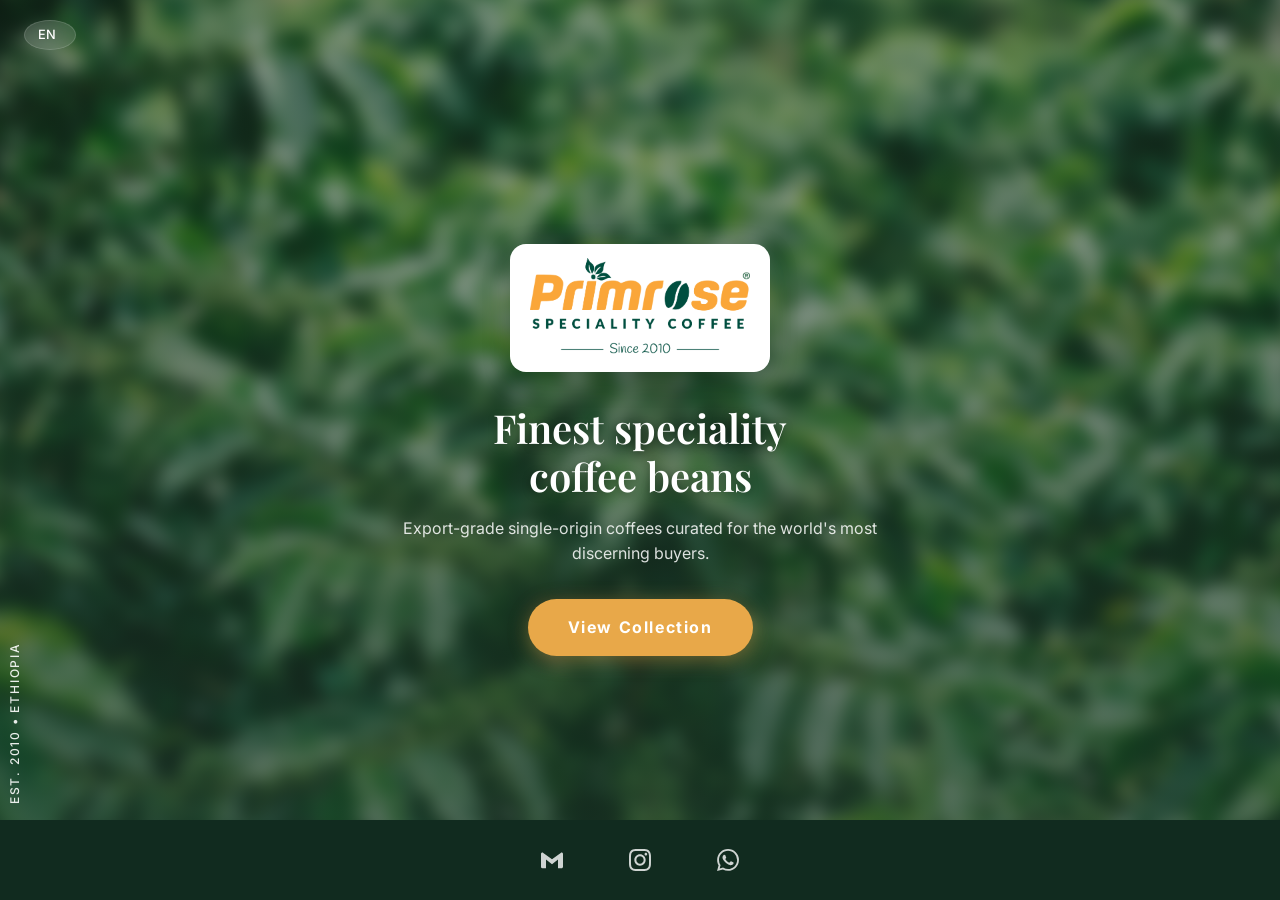
==== index.html @ 56c12d97 "Green BG image, white text, orange pill button - Stitch match" ====
<!DOCTYPE html>
<html lang="en">

<head>
  <meta charset="UTF-8">
  <meta name="viewport" content="width=device-width, initial-scale=1.0">
  <title>Primrose Coffee — Finest Speciality Coffee Beans</title>
  <meta name="description"
    content="Export-grade single-origin coffees curated for the world's most discerning buyers. Premium Ethiopian coffee from Primrose.">
  <link rel="stylesheet" href="styles.css">
</head>

<body>

  <section class="hero" id="top">
    <!-- Background Image -->
    <div class="hero__bg">
      <img src="images/hero-bg.png" alt="Green coffee plantation">
    </div>

    <!-- Top Bar -->
    <div class="hero__topbar">
      <div class="lang-selector-container">
        <button class="lang-selector" aria-label="Select language" onclick="toggleLangMenu()">
          <span id="current-lang">EN</span>
          <svg viewBox="0 0 24 24" fill="none" stroke="currentColor" stroke-width="2">
            <path d="M6 9l6 6 6-6" />
          </svg>
        </button>
        <div class="lang-menu" id="lang-menu">
          <button onclick="changeLanguage('en')">English</button>
          <button onclick="changeLanguage('ar')">العربية</button>
          <button onclick="changeLanguage('zh')">中文</button>
          <button onclick="changeLanguage('ja')">日本語</button>
          <button onclick="changeLanguage('ko')">한국어</button>
        </div>
      </div>
    </div>

    <!-- Main Content -->
    <div class="hero__content">
      <!-- Logo in White Box -->
      <div class="hero__logo-box">
        <img src="Primrose Logo.png" alt="Primrose Coffee Logo">
      </div>

      <h1 class="text-heading hero__title" data-i18n="title">Finest speciality<br>coffee beans</h1>
      <p class="hero__subtitle" data-i18n="subtitle">Export-grade single-origin coffees curated for the world's most
        discerning buyers.</p>

      <a href="collection.html" class="hero__cta" data-i18n="viewCollection">
        VIEW COLLECTION
        <svg viewBox="0 0 24 24" fill="none" stroke="currentColor" stroke-width="2.5" stroke-linecap="round"
          stroke-linejoin="round">
          <path d="M5 12h14M13 5l7 7-7 7" />
        </svg>
      </a>
    </div>

    <!-- Side Text (Vertical) -->
    <div class="hero__side-text">
      <span data-i18n="estText">EST. 2010 • ETHIOPIA</span>
    </div>

    <!-- Footer Social Icons -->
    <div class="hero__footer">
      <a href="mailto:primroseplc@gmail.com" class="social-icon social-icon--gmail" aria-label="Gmail">
        <svg viewBox="0 0 24 24" fill="currentColor">
          <path
            d="M24 5.457v13.909c0 .904-.732 1.634-1.634 1.634h-3.819V11.48L12 16.52l-6.547-5.04v9.52H1.634A1.634 1.634 0 0 1 0 19.366V5.457c0-1.29 1.454-2.022 2.474-1.227L12 11.242l9.526-7.012c1.02-.795 2.474-.063 2.474 1.227z" />
        </svg>
      </a>
      <a href="https://instagram.com/primrose.coffee" class="social-icon social-icon--instagram" target="_blank"
        rel="noopener" aria-label="Instagram">
        <svg viewBox="0 0 24 24" fill="currentColor">
          <path
            d="M12 2.163c3.204 0 3.584.012 4.85.07 3.252.148 4.771 1.691 4.919 4.919.058 1.265.069 1.645.069 4.849 0 3.205-.012 3.584-.069 4.849-.149 3.225-1.664 4.771-4.919 4.919-1.266.058-1.644.07-4.85.07-3.204 0-3.584-.012-4.849-.07-3.26-.149-4.771-1.699-4.919-4.92-.058-1.265-.07-1.644-.07-4.849 0-3.204.013-3.583.07-4.849.149-3.227 1.664-4.771 4.919-4.919 1.266-.057 1.645-.069 4.849-.069zm0-2.163c-3.259 0-3.667.014-4.947.072-4.358.2-6.78 2.618-6.98 6.98-.059 1.281-.073 1.689-.073 4.948 0 3.259.014 3.668.072 4.948.2 4.358 2.618 6.78 6.98 6.98 1.281.058 1.689.072 4.948.072 3.259 0 3.668-.014 4.948-.072 4.354-.2 6.782-2.618 6.979-6.98.059-1.28.073-1.689.073-4.948 0-3.259-.014-3.667-.072-4.947-.196-4.354-2.617-6.78-6.979-6.98-1.281-.058-1.69-.072-4.949-.072zm0 5.838c-3.403 0-6.162 2.759-6.162 6.162s2.759 6.163 6.162 6.163 6.162-2.759 6.162-6.163-2.759-6.162-6.162-6.162zm0 10.162c-2.209 0-4-1.791-4-4 0-2.209 1.791-4 4-4s4 1.791 4 4c0 2.209-1.791 4-4 4zm6.406-11.845c-.796 0-1.441.645-1.441 1.44s.645 1.44 1.441 1.44c.795 0 1.439-.645 1.439-1.44s-.644-1.44-1.439-1.44z" />
        </svg>
      </a>
      <a href="https://wa.me/251911513747" class="social-icon social-icon--whatsapp" target="_blank" rel="noopener"
        aria-label="WhatsApp">
        <svg viewBox="0 0 24 24" fill="currentColor">
          <path
            d="M17.472 14.382c-.297-.149-1.758-.867-2.03-.967-.273-.099-.471-.148-.67.15-.197.297-.767.966-.94 1.164-.173.199-.347.223-.644.075-.297-.15-1.255-.463-2.39-1.475-.883-.788-1.48-1.761-1.653-2.059-.173-.297-.018-.458.13-.606.134-.133.298-.347.446-.52.149-.174.198-.298.298-.497.099-.198.05-.371-.025-.52-.075-.149-.669-1.612-.916-2.207-.242-.579-.487-.5-.669-.51-.173-.008-.371-.01-.57-.01-.198 0-.52.074-.792.372-.272.297-1.04 1.016-1.04 2.479 0 1.462 1.065 2.875 1.213 3.074.149.198 2.096 3.2 5.077 4.487.709.306 1.262.489 1.694.625.712.227 1.36.195 1.871.118.571-.085 1.758-.719 2.006-1.413.248-.694.248-1.289.173-1.413-.074-.124-.272-.198-.57-.347m-5.421 7.403h-.004a9.87 9.87 0 01-5.031-1.378l-.361-.214-3.741.982.998-3.648-.235-.374a9.86 9.86 0 01-1.51-5.26c.001-5.45 4.436-9.884 9.888-9.884 2.64 0 5.122 1.03 6.988 2.898a9.825 9.825 0 012.893 6.994c-.003 5.45-4.437 9.884-9.885 9.884m8.413-18.297A11.815 11.815 0 0012.05 0C5.495 0 .16 5.335.157 11.892c0 2.096.547 4.142 1.588 5.945L.057 24l6.305-1.654a11.882 11.882 0 005.683 1.448h.005c6.554 0 11.89-5.335 11.893-11.893a11.821 11.821 0 00-3.48-8.413z" />
        </svg>
      </a>
    </div>
  </section>

  <script src="translations.js"></script>
  <script src="app.js"></script>
</body>

</html>
---- styles.css ----
/* ============================================
   PRIMROSE COFFEE — Product Catalog
   Design System & Shared Styles
   ============================================ */

@import url('https://fonts.googleapis.com/css2?family=Inter:wght@300;400;500;600;700&family=Playfair+Display:wght@400;500;600;700&display=swap');

/* --- CSS Custom Properties --- */
:root {
  --color-primary-dark: #2D4A3E;
  --color-primary: #3A6B5A;
  --color-primary-light: #4A8A74;
  --color-accent: #E8A849;
  --color-accent-hover: #D4952F;
  --color-accent-light: #F5D49A;
  --color-teal: #1A7A6D;
  --color-teal-light: #2EA89A;
  --color-bg: #F5F3EF;
  --color-bg-alt: #EDEAE4;
  --color-surface: #FFFFFF;
  --color-text: #2D4A3E;
  --color-text-light: #6B8A7E;
  --color-text-muted: #9BAFA7;
  --color-border: #D6D2CB;
  --color-shadow: rgba(45, 74, 62, 0.1);

  --font-sans: 'Inter', -apple-system, BlinkMacSystemFont, sans-serif;
  --font-serif: 'Playfair Display', Georgia, serif;

  --radius-sm: 8px;
  --radius-md: 12px;
  --radius-lg: 16px;
  --radius-xl: 24px;
  --radius-full: 50%;

  --shadow-sm: 0 1px 3px var(--color-shadow);
  --shadow-md: 0 4px 12px var(--color-shadow);
  --shadow-lg: 0 8px 30px var(--color-shadow);
  --shadow-xl: 0 16px 50px rgba(45, 74, 62, 0.15);

  --transition-fast: 0.2s ease;
  --transition-base: 0.3s ease;
  --transition-slow: 0.5s ease;
}

/* --- Reset & Base --- */
*,
*::before,
*::after {
  box-sizing: border-box;
  margin: 0;
  padding: 0;
}

html {
  scroll-behavior: smooth;
  -webkit-font-smoothing: antialiased;
  -moz-osx-font-smoothing: grayscale;
}

body {
  font-family: var(--font-sans);
  background-color: var(--color-bg);
  color: var(--color-text);
  line-height: 1.6;
  min-height: 100vh;
  overflow-x: hidden;
}

a {
  text-decoration: none;
  color: inherit;
  transition: color var(--transition-fast);
}

img {
  max-width: 100%;
  height: auto;
  display: block;
}

button {
  cursor: pointer;
  border: none;
  background: none;
  font-family: inherit;
}

/* --- Typography --- */
.text-brand {
  font-family: var(--font-sans);
  font-weight: 700;
  letter-spacing: 0.25em;
  text-transform: uppercase;
  color: var(--color-accent);
}

.text-heading {
  font-family: var(--font-serif);
  font-weight: 600;
  color: var(--color-surface);
  line-height: 1.2;
}

.text-body {
  font-family: var(--font-sans);
  font-weight: 300;
  line-height: 1.7;
}

/* ============================================
   HOME PAGE — Hero Section
   ============================================ */
.hero {
  position: relative;
  min-height: 100vh;
  display: flex;
  flex-direction: column;
  align-items: center;
  justify-content: center;
  text-align: center;
  overflow: hidden;
}

.hero__bg {
  position: absolute;
  inset: 0;
  z-index: 0;
}

.hero__bg img {
  width: 110%;
  height: 110%;
  object-fit: cover;
  filter: blur(8px);
  transform: scale(1.1);
}

.hero__bg::after {
  content: '';
  position: absolute;
  inset: 0;
  background: linear-gradient(180deg,
      rgba(30, 60, 45, 0.4) 0%,
      rgba(30, 60, 45, 0.55) 40%,
      rgba(30, 60, 45, 0.7) 100%);
}

.hero__content {
  position: relative;
  z-index: 2;
  padding: 2rem;
  max-width: 600px;
  animation: fadeInUp 1s ease-out;
}

.hero__logo-box {
  width: 260px;
  height: auto;
  background: white;
  border-radius: 16px;
  display: flex;
  align-items: center;
  justify-content: center;
  margin: 0 auto 2rem;
  box-shadow: 0 8px 30px rgba(0, 0, 0, 0.15);
  padding: 14px 20px;
  animation: fadeIn 1s ease-out;
}

.hero__logo-box img {
  width: 100%;
  height: auto;
  object-fit: contain;
}

.hero__title {
  color: white;
  font-size: 2.5rem;
  text-align: center;
  margin-bottom: 1rem;
  text-shadow: 0 2px 8px rgba(0, 0, 0, 0.3);
}

.hero__subtitle {
  color: rgba(255, 255, 255, 0.85);
  font-size: 1rem;
  text-align: center;
  margin-bottom: 2rem;
  line-height: 1.6;
}

.hero__cta {
  display: inline-flex;
  align-items: center;
  gap: 0.75rem;
  background: #E8A849;
  color: white;
  font-size: 1rem;
  font-weight: 700;
  letter-spacing: 0.1em;
  padding: 1rem 2.5rem;
  border-radius: 50px;
  text-decoration: none;
  transition: all 0.3s ease;
  box-shadow: 0 4px 20px rgba(232, 168, 73, 0.4);
}

.hero__cta:hover {
  background: #D4952F;
  transform: translateY(-2px);
  box-shadow: 0 6px 25px rgba(232, 168, 73, 0.5);
}

.hero__cta svg {
  width: 20px;
  height: 20px;
}

/* Social Icon Brand Colors */
.social-icon--gmail {
  color: #EA4335;
}

.social-icon--instagram {
  color: #E1306C;
}

.social-icon--whatsapp {
  color: #25D366;
}

.social-icon--gmail:hover {
  color: #C5221F;
}

.social-icon--instagram:hover {
  color: #C13584;
}

.social-icon--whatsapp:hover {
  color: #128C7E;
}

/* Language Selector */
.lang-selector-container {
  position: relative;
}

.lang-menu {
  position: absolute;
  top: calc(100% + 8px);
  left: 0;
  background: white;
  border-radius: var(--radius-md);
  box-shadow: var(--shadow-lg);
  display: none;
  flex-direction: column;
  padding: 0.5rem;
  min-width: 120px;
  z-index: 1000;
  border: 1px solid var(--color-border);
}

.lang-menu.active {
  display: flex;
}

.lang-menu button {
  padding: 0.6rem 1rem;
  text-align: left;
  font-size: 0.85rem;
  font-weight: 500;
  color: var(--color-primary-dark);
  border-radius: var(--radius-sm);
  transition: background var(--transition-fast);
}

.lang-menu button:hover {
  background: var(--color-bg);
}

/* RTL Support */
[dir="rtl"] {
  text-align: right;
}

.hero__side-text {
  position: absolute;
  left: 1.5rem;
  bottom: 6rem;
  z-index: 2;
  color: white;
  font-size: 0.75rem;
  font-weight: 500;
  letter-spacing: 0.15em;
  text-transform: uppercase;
  transform: rotate(-90deg) translateX(0);
  transform-origin: left bottom;
  white-space: nowrap;
  opacity: 0.9;
}

[dir="rtl"] .hero__side-text {
  left: auto;
  right: 1.5rem;
  transform: rotate(90deg) translateX(0);
  transform-origin: right bottom;
}

[dir="rtl"] .lang-menu {
  left: auto;
  right: 0;
  text-align: right;
}

[dir="rtl"] .lang-menu button {
  text-align: right;
}

/* Top Bar */
.hero__topbar {
  position: absolute;
  top: 0;
  left: 0;
  right: 0;
  z-index: 3;
  display: flex;
  align-items: center;
  justify-content: space-between;
  padding: 1.25rem 1.5rem;
}

.lang-selector {
  display: flex;
  align-items: center;
  gap: 0.4rem;
  background: rgba(255, 255, 255, 0.12);
  backdrop-filter: blur(10px);
  -webkit-backdrop-filter: blur(10px);
  border: 1px solid rgba(255, 255, 255, 0.15);
  color: white;
  padding: 0.4rem 0.8rem;
  border-radius: var(--radius-full);
  font-size: 0.8rem;
  font-weight: 500;
  cursor: pointer;
  transition: background var(--transition-fast);
}

.lang-selector:hover {
  background: rgba(255, 255, 255, 0.2);
}

.menu-btn {
  width: 42px;
  height: 42px;
  background: rgba(45, 74, 62, 0.7);
  backdrop-filter: blur(10px);
  border: 1px solid rgba(255, 255, 255, 0.1);
  border-radius: var(--radius-full);
  display: flex;
  align-items: center;
  justify-content: center;
  color: white;
  transition: background var(--transition-fast);
}

.menu-btn:hover {
  background: rgba(45, 74, 62, 0.9);
}

.menu-btn svg {
  width: 20px;
  height: 20px;
}

/* ============================================
   HERO FOOTER / SOCIAL ICONS
   ============================================ */
.hero__footer {
  position: absolute;
  bottom: 0;
  left: 0;
  right: 0;
  z-index: 2;
  display: flex;
  align-items: center;
  justify-content: center;
  gap: 3rem;
  padding: 1.25rem;
  background: #112B1F;
  /* Dark solid bar from screenshot */
}

.social-icon {
  display: flex;
  align-items: center;
  justify-content: center;
  width: 40px;
  height: 40px;
  color: white;
  opacity: 0.8;
  transition: all var(--transition-fast);
}

.social-icon:hover {
  opacity: 1;
  transform: translateY(-2px);
}

.social-icon svg {
  width: 22px;
  height: 22px;
}

/* ============================================
   COLLECTION PAGE
   ============================================ */

/* Page Header */
.page-header {
  display: flex;
  align-items: center;
  justify-content: space-between;
  padding: 1rem 1.5rem;
  background: var(--color-surface);
  border-bottom: 1px solid var(--color-border);
  position: sticky;
  top: 0;
  z-index: 100;
}

.page-header__brand {
  font-family: var(--font-sans);
  font-weight: 800;
  font-size: 1.2rem;
  letter-spacing: 0.1em;
  text-transform: uppercase;
  color: var(--color-primary-dark);
}

.page-header__menu {
  width: 36px;
  height: 36px;
  display: flex;
  align-items: center;
  justify-content: center;
  color: var(--color-primary-dark);
}

.page-header__menu svg {
  width: 24px;
  height: 24px;
}

/* Breadcrumb */
.breadcrumb {
  padding: 1rem 1.5rem;
  font-size: 0.8rem;
  font-weight: 500;
  letter-spacing: 0.08em;
  text-transform: uppercase;
  color: var(--color-text-muted);
}

.breadcrumb a {
  color: var(--color-text-muted);
  transition: color var(--transition-fast);
}

.breadcrumb a:hover {
  color: var(--color-primary);
}

.breadcrumb span {
  color: var(--color-text);
  font-weight: 600;
}

/* Product Grid */
.product-grid {
  display: grid;
  grid-template-columns: repeat(2, 1fr);
  gap: 1rem;
  padding: 0.5rem 1rem 2rem;
}

/* Product Card */
.product-card {
  background: var(--color-surface);
  border-radius: var(--radius-md);
  overflow: hidden;
  box-shadow: var(--shadow-sm);
  transition: all var(--transition-base);
  cursor: pointer;
  border: 1px solid var(--color-border);
}

.product-card:hover {
  transform: translateY(-4px);
  box-shadow: var(--shadow-lg);
  border-color: var(--color-accent);
}

.product-card__image {
  position: relative;
  width: 100%;
  aspect-ratio: 1;
  background: white;
  display: flex;
  align-items: center;
  justify-content: center;
  overflow: hidden;
  padding: 1.5rem;
}

.product-card__image img {
  width: 100%;
  height: 100%;
  object-fit: contain;
  transition: transform var(--transition-slow);
}

.product-card:hover .product-card__image img {
  transform: scale(1.05);
}

.product-card__accent {
  height: 4px;
  background: linear-gradient(90deg, var(--color-accent), var(--color-accent-light));
}

.product-card__info {
  padding: 0.75rem;
}

.product-card__id {
  font-size: 0.7rem;
  font-weight: 600;
  color: var(--color-text-muted);
  text-transform: uppercase;
  letter-spacing: 0.05em;
  margin-bottom: 0.2rem;
}

.product-card__name {
  font-size: 0.9rem;
  font-weight: 700;
  color: var(--color-primary-dark);
  margin-bottom: 0.15rem;
  line-height: 1.3;
}

.product-card__region {
  font-size: 0.75rem;
  color: var(--color-text-light);
}

/* Coming Soon Card */
.product-card--coming-soon {
  cursor: default;
}

.product-card--coming-soon:hover {
  transform: none;
  box-shadow: var(--shadow-sm);
  border-color: var(--color-border);
}

.product-card--coming-soon .product-card__image {
  background: var(--color-bg-alt);
}

.coming-soon-content {
  display: flex;
  flex-direction: column;
  align-items: center;
  justify-content: center;
  gap: 0.5rem;
  color: var(--color-text-muted);
}

.coming-soon-content svg {
  width: 28px;
  height: 28px;
  opacity: 0.5;
}

.coming-soon-content span {
  font-size: 0.7rem;
  font-weight: 700;
  letter-spacing: 0.15em;
  text-transform: uppercase;
}

/* ============================================
   PRODUCT DETAIL PAGE
   ============================================ */

/* Detail Header */
.detail-header {
  display: flex;
  align-items: center;
  justify-content: space-between;
  padding: 1rem 1.5rem;
  background: var(--color-surface);
  border-bottom: 1px solid var(--color-border);
  position: sticky;
  top: 0;
  z-index: 100;
}

.detail-header__back {
  display: flex;
  align-items: center;
  color: var(--color-primary-dark);
  transition: color var(--transition-fast);
}

.detail-header__back:hover {
  color: var(--color-teal);
}

.detail-header__back svg {
  width: 24px;
  height: 24px;
}

.detail-header__title {
  font-size: 0.75rem;
  font-weight: 700;
  letter-spacing: 0.1em;
  text-transform: uppercase;
  color: var(--color-primary-dark);
  flex: 1;
  text-align: center;
}

.detail-header__share {
  display: flex;
  align-items: center;
  color: var(--color-primary-dark);
  transition: color var(--transition-fast);
}

.detail-header__share:hover {
  color: var(--color-teal);
}

.detail-header__share svg {
  width: 22px;
  height: 22px;
}

/* Product Hero */
.product-hero {
  position: relative;
  width: 100%;
  aspect-ratio: 4/3;
  overflow: hidden;
  margin: 0.75rem;
  margin-bottom: 0;
  border-radius: var(--radius-lg);
  width: calc(100% - 1.5rem);
}

.product-hero img {
  width: 100%;
  height: 100%;
  object-fit: cover;
}

.product-hero__overlay {
  position: absolute;
  bottom: 0;
  left: 0;
  right: 0;
  padding: 1.5rem;
  background: linear-gradient(transparent, rgba(0, 0, 0, 0.65));
}

.product-hero__tag {
  font-size: 0.65rem;
  font-weight: 600;
  letter-spacing: 0.15em;
  text-transform: uppercase;
  color: var(--color-accent);
  margin-bottom: 0.3rem;
}

.product-hero__name {
  font-family: var(--font-serif);
  font-size: 1.6rem;
  font-weight: 600;
  color: white;
  line-height: 1.2;
}

/* Coffee Profile Card */
.profile-card {
  margin: 1rem;
  background: var(--color-surface);
  border-radius: var(--radius-lg);
  padding: 1.5rem;
  box-shadow: var(--shadow-md);
  border: 1px solid var(--color-border);
}

.profile-card__header {
  display: flex;
  align-items: center;
  gap: 0.5rem;
  margin-bottom: 1.25rem;
  font-size: 0.8rem;
  font-weight: 700;
  letter-spacing: 0.1em;
  text-transform: uppercase;
  color: var(--color-primary-dark);
}

.profile-card__header svg {
  width: 20px;
  height: 20px;
  color: var(--color-teal);
}

.profile-row {
  display: flex;
  align-items: center;
  justify-content: space-between;
  padding: 0.75rem 0;
  border-bottom: 1px solid var(--color-bg-alt);
}

.profile-row:last-child {
  border-bottom: none;
}

.profile-row__label {
  display: flex;
  align-items: center;
  gap: 0.5rem;
  font-size: 0.75rem;
  font-weight: 600;
  letter-spacing: 0.08em;
  text-transform: uppercase;
  color: var(--color-teal);
}

.profile-row__label svg {
  width: 18px;
  height: 18px;
  flex-shrink: 0;
}

.profile-row__value {
  font-size: 0.9rem;
  font-weight: 500;
  color: var(--color-primary-dark);
  text-align: right;
}

.profile-row__value em {
  font-style: italic;
}

/* Description Section */
.description-section {
  margin: 0 1rem;
  padding: 1.25rem;
  background: var(--color-surface);
  border-radius: var(--radius-lg);
  border: 1px solid var(--color-border);
}

.description-section__title {
  display: flex;
  align-items: center;
  gap: 0.5rem;
  font-size: 0.8rem;
  font-weight: 700;
  letter-spacing: 0.1em;
  text-transform: uppercase;
  color: var(--color-primary-dark);
  margin-bottom: 0.75rem;
}

.description-section__title svg {
  width: 18px;
  height: 18px;
  color: var(--color-teal);
}

.description-section__text {
  font-size: 0.9rem;
  line-height: 1.7;
  color: var(--color-text-light);
}

/* Flavor Notes */
.flavor-notes {
  display: flex;
  flex-wrap: wrap;
  gap: 0.5rem;
  margin-top: 0.75rem;
}

.flavor-tag {
  background: var(--color-bg-alt);
  color: var(--color-primary);
  font-size: 0.75rem;
  font-weight: 500;
  padding: 0.35rem 0.75rem;
  border-radius: var(--radius-full);
  border: 1px solid var(--color-border);
}

/* Video Section */
.video-section {
  margin: 1rem;
}

.video-section__header {
  display: flex;
  align-items: center;
  gap: 0.5rem;
  margin-bottom: 0.75rem;
  font-size: 0.85rem;
  font-weight: 700;
  letter-spacing: 0.08em;
  text-transform: uppercase;
  color: var(--color-primary-dark);
}

.video-section__header svg {
  width: 22px;
  height: 22px;
  color: #E74C3C;
}

.video-wrapper {
  position: relative;
  width: 100%;
  aspect-ratio: 16/9;
  border-radius: var(--radius-lg);
  overflow: hidden;
  box-shadow: var(--shadow-md);
}

.video-wrapper iframe {
  position: absolute;
  top: 0;
  left: 0;
  width: 100%;
  height: 100%;
  border: none;
}

/* ============================================
   WASHING STATION SECTION
   ============================================ */
.station-section {
  margin: 1rem;
  background: var(--color-surface);
  border-radius: var(--radius-lg);
  padding: 1.5rem;
  box-shadow: var(--shadow-md);
  border: 1px solid var(--color-border);
}

.station-section__header {
  display: flex;
  align-items: center;
  gap: 0.5rem;
  margin-bottom: 1rem;
  font-size: 0.8rem;
  font-weight: 700;
  letter-spacing: 0.1em;
  text-transform: uppercase;
  color: var(--color-primary-dark);
}

.station-section__header svg {
  width: 20px;
  height: 20px;
  color: var(--color-teal);
}

.station-detail {
  padding: 0.5rem 0;
  border-bottom: 1px solid var(--color-bg-alt);
}

.station-detail:last-child {
  border-bottom: none;
}

.station-detail__label {
  font-size: 0.7rem;
  font-weight: 600;
  letter-spacing: 0.05em;
  text-transform: uppercase;
  color: var(--color-text-muted);
  margin-bottom: 0.15rem;
}

.station-detail__value {
  font-size: 0.85rem;
  color: var(--color-text);
  line-height: 1.5;
}

/* ============================================
   SHARED: Footer
   ============================================ */
.page-footer {
  text-align: center;
  padding: 2rem 1.5rem;
  background: var(--color-bg-alt);
  border-top: 1px solid var(--color-border);
}

.footer-social {
  display: flex;
  align-items: center;
  justify-content: center;
  gap: 1.5rem;
  margin-bottom: 1.5rem;
}

.footer-social__icon {
  width: 44px;
  height: 44px;
  border-radius: var(--radius-full);
  border: 1.5px solid var(--color-border);
  display: flex;
  align-items: center;
  justify-content: center;
  color: var(--color-primary-dark);
  transition: all var(--transition-fast);
}

.footer-social__icon:hover {
  border-color: var(--color-accent);
  color: var(--color-accent);
  transform: translateY(-2px);
}

.footer-social__icon svg {
  width: 20px;
  height: 20px;
}

.footer-social-text {
  display: flex;
  align-items: center;
  justify-content: center;
  gap: 1rem;
  margin-bottom: 1.5rem;
  font-size: 0.85rem;
  color: var(--color-text-light);
}

.footer-social-text a {
  color: var(--color-text-light);
  transition: color var(--transition-fast);
}

.footer-social-text a:hover {
  color: var(--color-accent);
}

.footer-social-text .dot {
  width: 4px;
  height: 4px;
  border-radius: 50%;
  background: var(--color-text-muted);
}

.footer-copyright {
  font-size: 0.7rem;
  color: var(--color-text-muted);
  letter-spacing: 0.08em;
  text-transform: uppercase;
  line-height: 1.8;
}

/* Back to Top */
.back-to-top {
  display: inline-flex;
  align-items: center;
  gap: 0.5rem;
  background: var(--color-accent);
  color: var(--color-primary-dark);
  font-weight: 700;
  font-size: 0.8rem;
  letter-spacing: 0.12em;
  text-transform: uppercase;
  padding: 0.85rem 2rem;
  border-radius: 60px;
  margin-bottom: 1.5rem;
  box-shadow: 0 4px 16px rgba(232, 168, 73, 0.3);
  transition: all var(--transition-base);
}

.back-to-top:hover {
  background: var(--color-accent-hover);
  transform: translateY(-2px);
  box-shadow: 0 6px 24px rgba(232, 168, 73, 0.4);
}

.back-to-top svg {
  width: 16px;
  height: 16px;
}

/* ============================================
   ANIMATIONS
   ============================================ */
@keyframes fadeInUp {
  from {
    opacity: 0;
    transform: translateY(30px);
  }

  to {
    opacity: 1;
    transform: translateY(0);
  }
}

@keyframes fadeIn {
  from {
    opacity: 0;
  }

  to {
    opacity: 1;
  }
}

.animate-in {
  animation: fadeInUp 0.6s ease-out forwards;
  opacity: 0;
}

.animate-in:nth-child(1) {
  animation-delay: 0.05s;
}

.animate-in:nth-child(2) {
  animation-delay: 0.1s;
}

.animate-in:nth-child(3) {
  animation-delay: 0.15s;
}

.animate-in:nth-child(4) {
  animation-delay: 0.2s;
}

.animate-in:nth-child(5) {
  animation-delay: 0.25s;
}

.animate-in:nth-child(6) {
  animation-delay: 0.3s;
}

/* ============================================
   RESPONSIVE — Tablet+ 
   ============================================ */
@media (min-width: 600px) {
  .product-grid {
    padding: 1rem 2rem 3rem;
    gap: 1.25rem;
  }

  .product-card__info {
    padding: 1rem;
  }

  .profile-card,
  .video-section,
  .station-section,
  .description-section {
    margin: 1.25rem 2rem;
  }

  .product-hero {
    margin: 1rem 2rem 0;
    width: calc(100% - 4rem);
  }
}

@media (min-width: 768px) {
  .product-grid {
    max-width: 700px;
    margin: 0 auto;
  }

  .profile-card,
  .video-section,
  .station-section,
  .description-section {
    max-width: 600px;
    margin-left: auto;
    margin-right: auto;
  }

  .product-hero {
    max-width: 600px;
    margin-left: auto;
    margin-right: auto;
  }
}
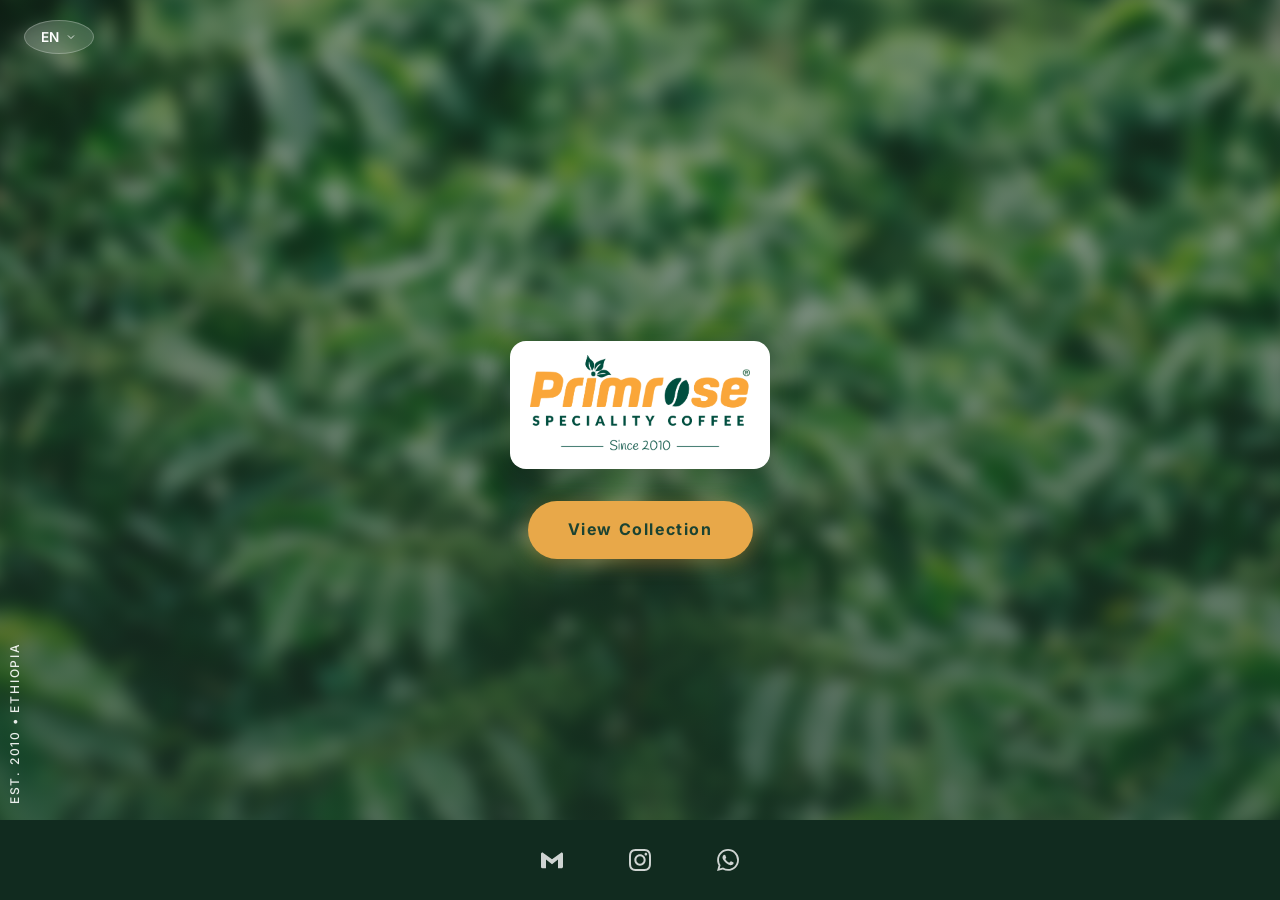
==== commit ba6d8364: "Polish: forest green button, remove subtitle, better lang icon, responsive i18n" ====
--- a/index.html
+++ b/index.html
@@ -44,9 +44,7 @@
         <img src="Primrose Logo.png" alt="Primrose Coffee Logo">
       </div>
 
-      <h1 class="text-heading hero__title" data-i18n="title">Finest speciality<br>coffee beans</h1>
-      <p class="hero__subtitle" data-i18n="subtitle">Export-grade single-origin coffees curated for the world's most
-        discerning buyers.</p>
+
 
       <a href="collection.html" class="hero__cta" data-i18n="viewCollection">
         VIEW COLLECTION
--- a/styles.css
+++ b/styles.css
@@ -151,6 +151,10 @@
   z-index: 2;
   padding: 2rem;
   max-width: 600px;
+  width: 100%;
+  display: flex;
+  flex-direction: column;
+  align-items: center;
   animation: fadeInUp 1s ease-out;
 }
 
@@ -195,7 +199,7 @@
   align-items: center;
   gap: 0.75rem;
   background: #E8A849;
-  color: white;
+  color: #1B4332;
   font-size: 1rem;
   font-weight: 700;
   letter-spacing: 0.1em;
@@ -204,6 +208,7 @@
   text-decoration: none;
   transition: all 0.3s ease;
   box-shadow: 0 4px 20px rgba(232, 168, 73, 0.4);
+  white-space: nowrap;
 }
 
 .hero__cta:hover {
@@ -215,6 +220,7 @@
 .hero__cta svg {
   width: 20px;
   height: 20px;
+  stroke: #1B4332;
 }
 
 /* Social Icon Brand Colors */
@@ -335,17 +341,23 @@
   display: flex;
   align-items: center;
   gap: 0.4rem;
-  background: rgba(255, 255, 255, 0.12);
+  background: rgba(255, 255, 255, 0.15);
+  -webkit-backdrop-filter: blur(10px);
   backdrop-filter: blur(10px);
-  -webkit-backdrop-filter: blur(10px);
-  border: 1px solid rgba(255, 255, 255, 0.15);
+  border: 1px solid rgba(255, 255, 255, 0.25);
   color: white;
-  padding: 0.4rem 0.8rem;
+  padding: 0.5rem 1rem;
   border-radius: var(--radius-full);
-  font-size: 0.8rem;
-  font-weight: 500;
+  font-size: 0.85rem;
+  font-weight: 600;
   cursor: pointer;
   transition: background var(--transition-fast);
+}
+
+.lang-selector svg {
+  width: 12px;
+  height: 12px;
+  opacity: 0.8;
 }
 
 .lang-selector:hover {
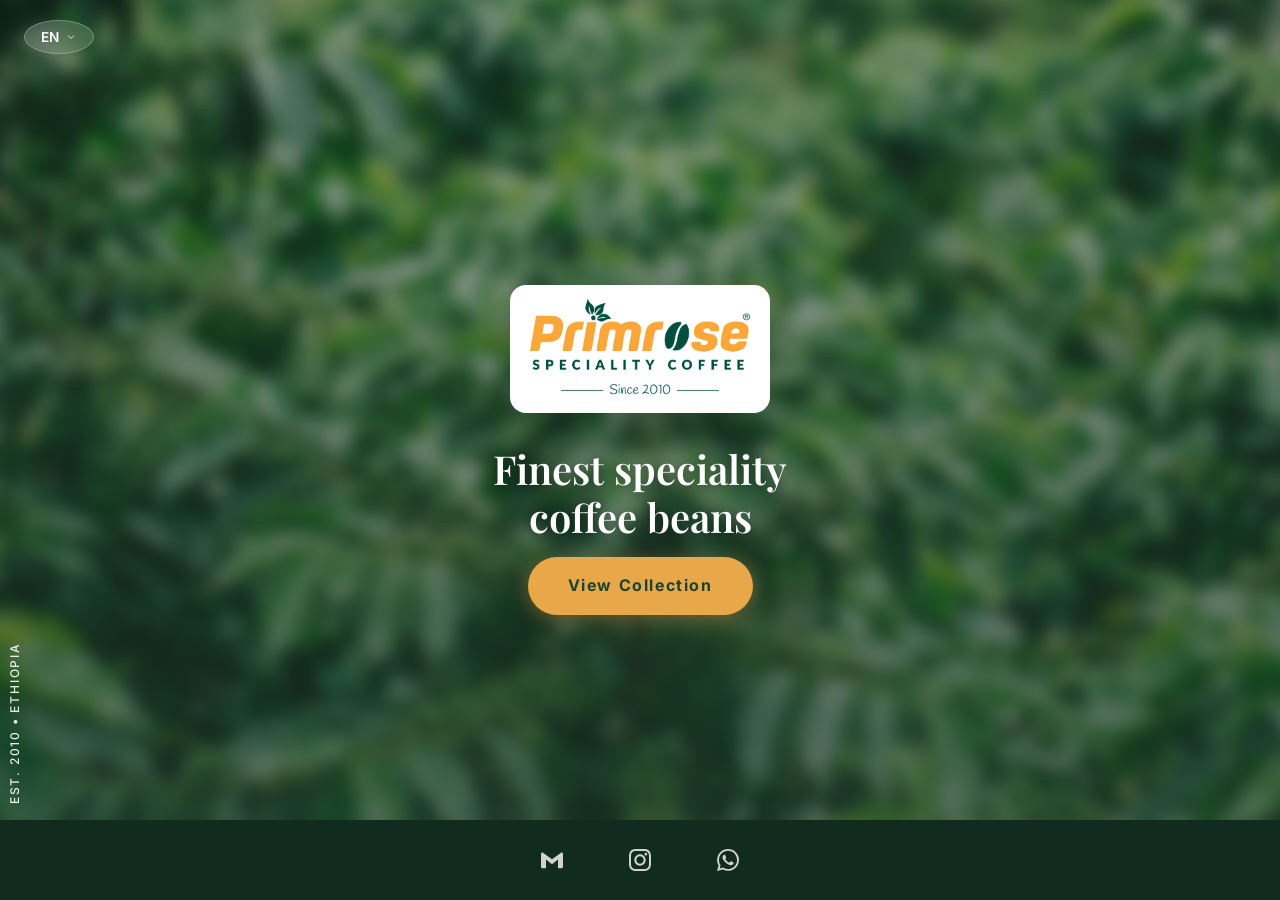
==== commit a8cbc4d6: "Add back title heading" ====
--- a/index.html
+++ b/index.html
@@ -44,7 +44,7 @@
         <img src="Primrose Logo.png" alt="Primrose Coffee Logo">
       </div>
 
-
+      <h1 class="text-heading hero__title" data-i18n="title">Finest speciality<br>coffee beans</h1>
 
       <a href="collection.html" class="hero__cta" data-i18n="viewCollection">
         VIEW COLLECTION
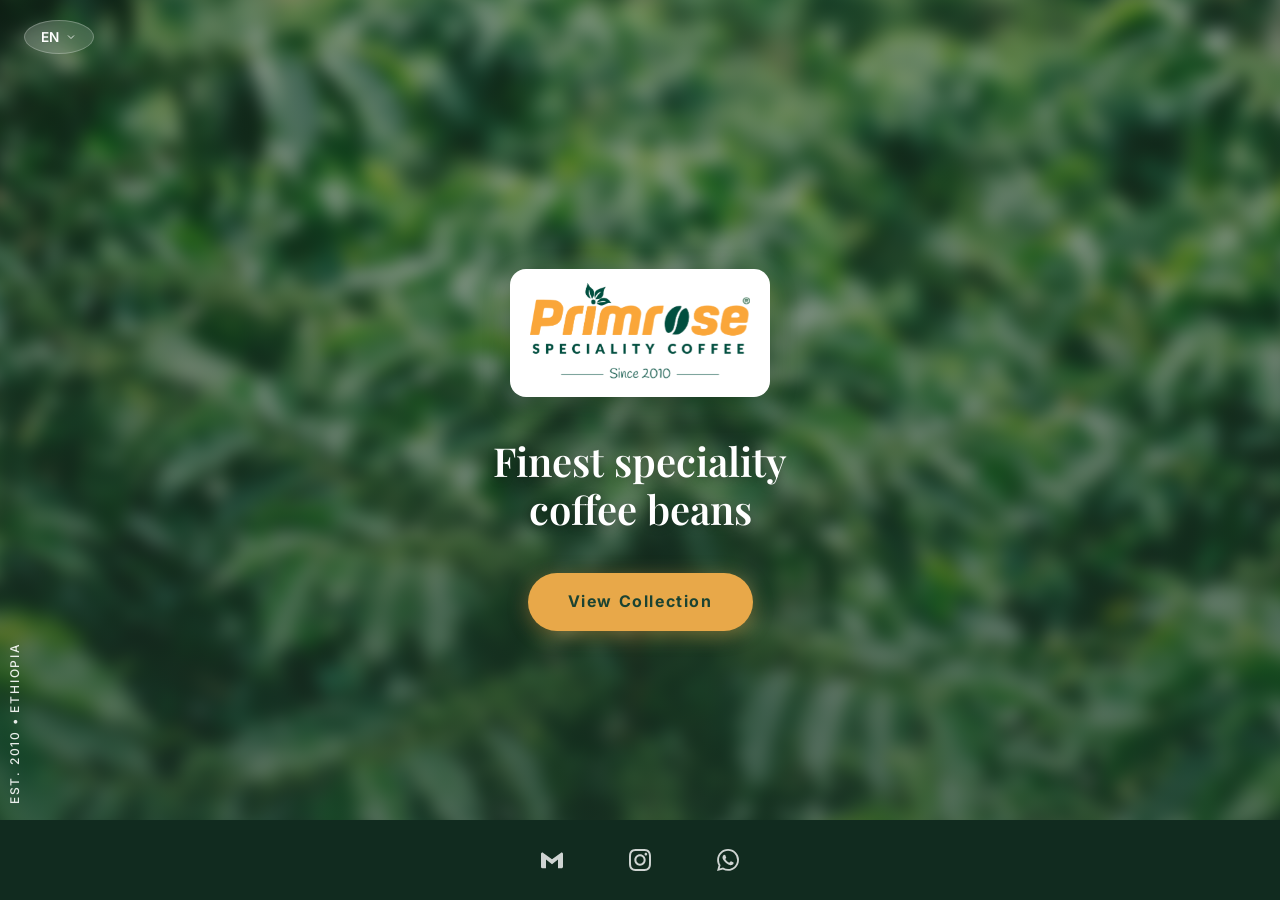
==== commit 82948457: "Immersion 3.0: Add Ken Burns, Magnetic Button, 3D Tilt, Parallax, and Scroll Reveal" ====
--- a/index.html
+++ b/index.html
@@ -40,13 +40,14 @@
     <!-- Main Content -->
     <div class="hero__content">
       <!-- Logo in White Box -->
-      <div class="hero__logo-box">
+      <div class="hero__logo-box reveal">
         <img src="Primrose Logo.png" alt="Primrose Coffee Logo">
       </div>
 
-      <h1 class="text-heading hero__title" data-i18n="title">Finest speciality<br>coffee beans</h1>
+      <h1 class="text-heading hero__title reveal reveal--delay-1" data-i18n="title">Finest speciality<br>coffee beans
+      </h1>
 
-      <a href="collection.html" class="hero__cta" data-i18n="viewCollection">
+      <a href="collection.html" class="hero__cta reveal reveal--delay-2" data-i18n="viewCollection">
         VIEW COLLECTION
         <svg viewBox="0 0 24 24" fill="none" stroke="currentColor" stroke-width="2.5" stroke-linecap="round"
           stroke-linejoin="round">
--- a/styles.css
+++ b/styles.css
@@ -134,6 +134,17 @@
   object-fit: cover;
   filter: blur(8px);
   transform: scale(1.1);
+  animation: kenBurns 40s infinite alternate ease-in-out;
+}
+
+@keyframes kenBurns {
+  0% {
+    transform: scale(1.1) translate(0, 0);
+  }
+
+  100% {
+    transform: scale(1.3) translate(-2%, -2%);
+  }
 }
 
 .hero__bg::after {
@@ -156,6 +167,8 @@
   flex-direction: column;
   align-items: center;
   animation: fadeInUp 1s ease-out;
+  perspective: 1000px;
+  /* For 3D Tilt */
 }
 
 .hero__logo-box {
@@ -166,10 +179,12 @@
   display: flex;
   align-items: center;
   justify-content: center;
-  margin: 0 auto 2rem;
+  margin: 0 auto 2.5rem;
   box-shadow: 0 8px 30px rgba(0, 0, 0, 0.15);
   padding: 14px 20px;
   animation: fadeIn 1s ease-out;
+  transition: transform 0.1s ease-out, box-shadow 0.3s ease;
+  transform-style: preserve-3d;
 }
 
 .hero__logo-box img {
@@ -182,7 +197,7 @@
   color: white;
   font-size: 2.5rem;
   text-align: center;
-  margin-bottom: 1rem;
+  margin-bottom: 2.5rem;
   text-shadow: 0 2px 8px rgba(0, 0, 0, 0.3);
 }
 
@@ -1127,4 +1142,19 @@
     margin-left: auto;
     margin-right: auto;
   }
-}+}
+/* Reveal Animations */
+.reveal {
+  opacity: 0;
+  transform: translateY(30px);
+  transition: all 0.8s cubic-bezier(0.2, 0.8, 0.2, 1);
+}
+
+.reveal--visible {
+  opacity: 1;
+  transform: translateY(0);
+}
+
+.reveal--delay-1 { transition-delay: 0.1s; }
+.reveal--delay-2 { transition-delay: 0.2s; }
+.reveal--delay-3 { transition-delay: 0.3s; }
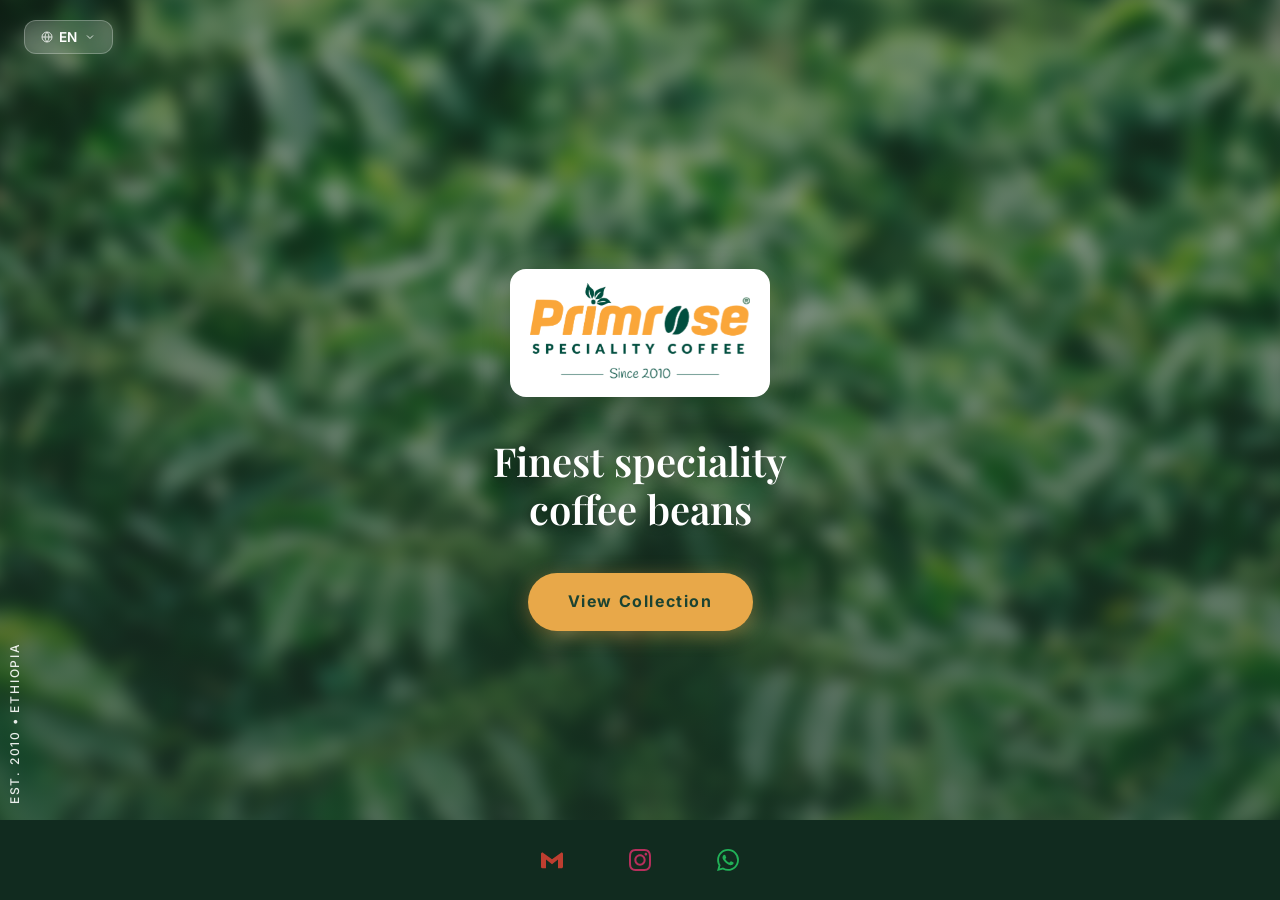
==== commit 5faf097b: "Refine Lang Selector & Fix Social Icon Colors" ====
--- a/index.html
+++ b/index.html
@@ -22,8 +22,13 @@
     <div class="hero__topbar">
       <div class="lang-selector-container">
         <button class="lang-selector" aria-label="Select language" onclick="toggleLangMenu()">
+          <svg viewBox="0 0 24 24" fill="none" stroke="currentColor" stroke-width="2" class="lang-selector__globe">
+            <circle cx="12" cy="12" r="10" />
+            <line x1="2" y1="12" x2="22" y2="12" />
+            <path d="M12 2a15.3 15.3 0 0 1 4 10 15.3 15.3 0 0 1-4 10 15.3 15.3 0 0 1-4-10 15.3 15.3 0 0 1 4-10z" />
+          </svg>
           <span id="current-lang">EN</span>
-          <svg viewBox="0 0 24 24" fill="none" stroke="currentColor" stroke-width="2">
+          <svg viewBox="0 0 24 24" fill="none" stroke="currentColor" stroke-width="2" class="lang-selector__chevron">
             <path d="M6 9l6 6 6-6" />
           </svg>
         </button>
--- a/styles.css
+++ b/styles.css
@@ -362,7 +362,7 @@
   border: 1px solid rgba(255, 255, 255, 0.25);
   color: white;
   padding: 0.5rem 1rem;
-  border-radius: var(--radius-full);
+  border-radius: var(--radius-md);
   font-size: 0.85rem;
   font-weight: 600;
   cursor: pointer;
@@ -426,7 +426,6 @@
   justify-content: center;
   width: 40px;
   height: 40px;
-  color: white;
   opacity: 0.8;
   transition: all var(--transition-fast);
 }
@@ -964,7 +963,6 @@
   display: flex;
   align-items: center;
   justify-content: center;
-  color: var(--color-primary-dark);
   transition: all var(--transition-fast);
 }
 
@@ -1143,6 +1141,7 @@
     margin-right: auto;
   }
 }
+
 /* Reveal Animations */
 .reveal {
   opacity: 0;
@@ -1155,6 +1154,14 @@
   transform: translateY(0);
 }
 
-.reveal--delay-1 { transition-delay: 0.1s; }
-.reveal--delay-2 { transition-delay: 0.2s; }
-.reveal--delay-3 { transition-delay: 0.3s; }
+.reveal--delay-1 {
+  transition-delay: 0.1s;
+}
+
+.reveal--delay-2 {
+  transition-delay: 0.2s;
+}
+
+.reveal--delay-3 {
+  transition-delay: 0.3s;
+}
